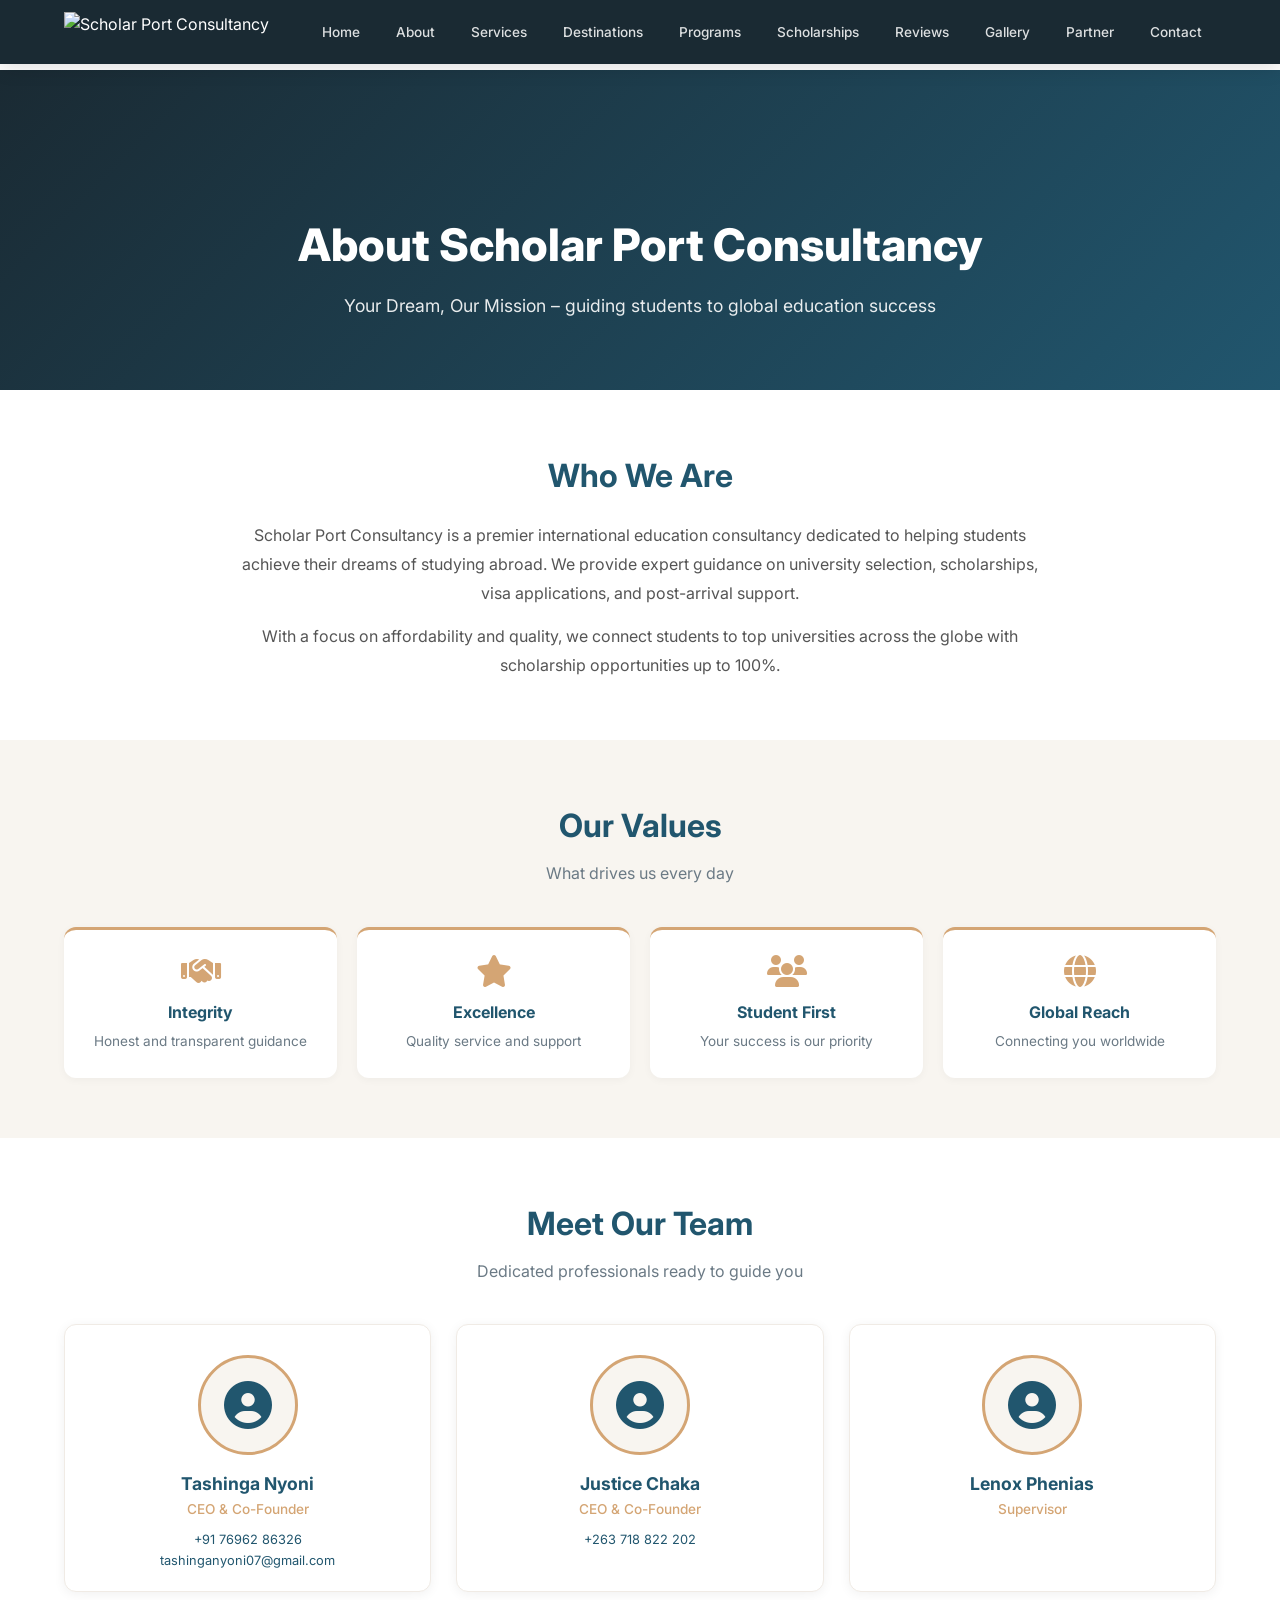
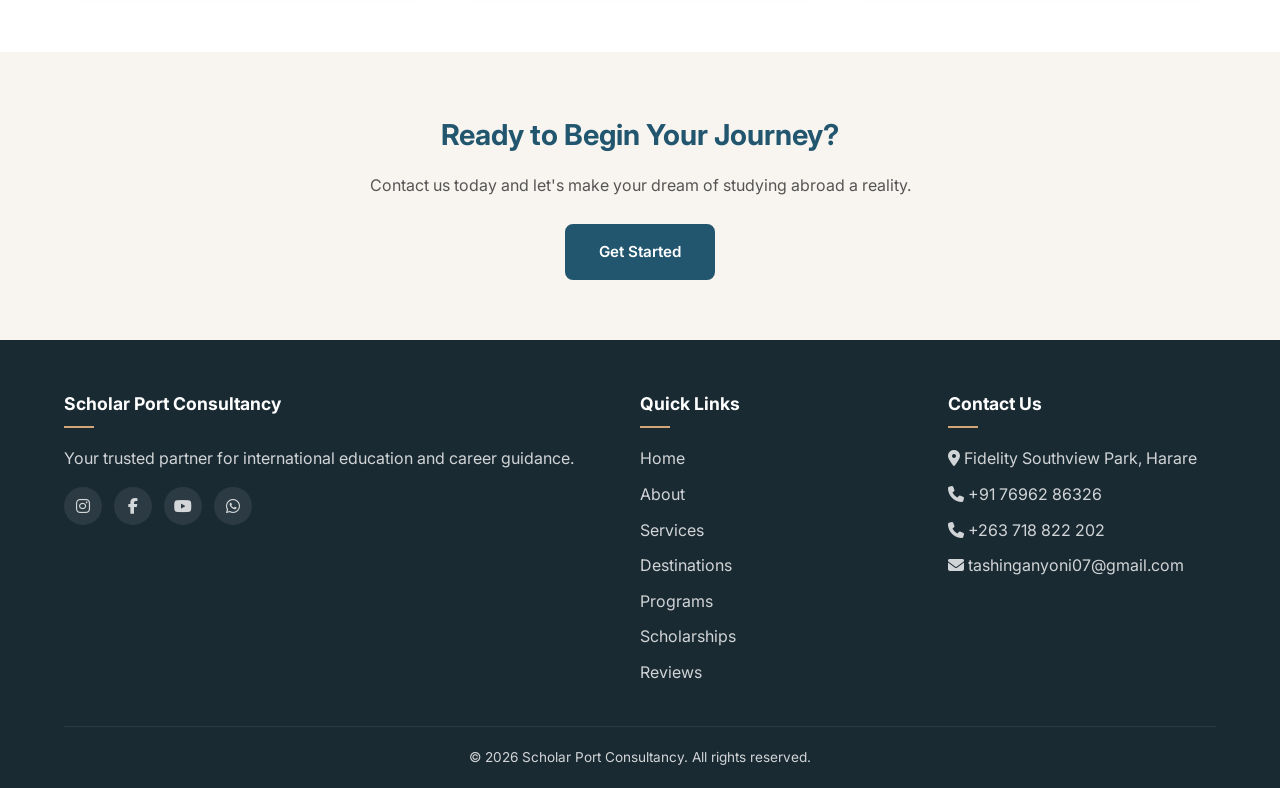
==== about.html @ d0ce5bba "Create about.html" ====
<!DOCTYPE html>
<html lang="en">
<head>
    <meta charset="UTF-8">
    <meta name="viewport" content="width=device-width, initial-scale=1.0">
    <title>About – Scholar Port Consultancy</title>
    <meta name="description" content="Scholar Port Consultancy helps students study abroad. Learn about our mission, vision, and team.">
    <link rel="canonical" href="https://scholarportconsultancy.github.io/about.html">
    <link rel="icon" type="image/x-icon" href="assets/images/favicon.ico">
    <link rel="stylesheet" href="https://cdnjs.cloudflare.com/ajax/libs/font-awesome/6.4.0/css/all.min.css">
    <link href="https://fonts.googleapis.com/css2?family=Inter:wght@300;400;500;600;700;800&display=swap" rel="stylesheet">
    <link rel="stylesheet" href="css/style.css">
    <style>
        .page-hero {
            background: linear-gradient(135deg, #1A2A33, #21566E);
            color: white;
            text-align: center;
            padding: 140px 0 70px;
            margin-top: 70px;
        }
        .page-hero h1 { font-size: 2.8rem; font-weight: 800; }
        .page-hero p { font-size: 1.1rem; opacity: 0.9; max-width: 600px; margin: 10px auto 0; }
        .team-grid {
            display: grid;
            grid-template-columns: repeat(auto-fit, minmax(240px, 1fr));
            gap: 25px;
            margin-top: 30px;
        }
        .team-card {
            background: white;
            border-radius: 12px;
            padding: 30px 20px 20px;
            text-align: center;
            box-shadow: 0 2px 12px rgba(0,0,0,0.06);
            border: 1px solid #f0ebe5;
            transition: var(--transition);
        }
        .team-card:hover { transform: translateY(-4px); box-shadow: 0 8px 25px rgba(33,86,110,0.1); }
        .team-card .avatar {
            width: 100px;
            height: 100px;
            border-radius: 50%;
            background: var(--light);
            margin: 0 auto 15px;
            display: flex;
            align-items: center;
            justify-content: center;
            font-size: 3rem;
            color: var(--primary);
            border: 3px solid var(--secondary);
        }
        .team-card h4 { color: var(--primary); font-size: 1.1rem; }
        .team-card .role { color: var(--secondary); font-weight: 500; font-size: 0.85rem; }
        .team-card .contact-info { margin-top: 10px; font-size: 0.8rem; color: var(--gray); }
        .team-card .contact-info a { color: var(--primary); }
        .values-grid {
            display: grid;
            grid-template-columns: repeat(4, 1fr);
            gap: 20px;
            margin-top: 30px;
        }
        .value-card {
            background: white;
            padding: 25px;
            border-radius: 12px;
            text-align: center;
            border-top: 3px solid var(--secondary);
            box-shadow: 0 2px 8px rgba(0,0,0,0.04);
        }
        .value-card i { font-size: 2rem; color: var(--secondary); }
        .value-card h4 { margin: 10px 0 5px; color: var(--primary); }
        .value-card p { font-size: 0.85rem; color: var(--gray); }
        @media (max-width: 768px) {
            .page-hero h1 { font-size: 2rem; }
            .values-grid { grid-template-columns: repeat(2, 1fr); }
        }
        @media (max-width: 480px) {
            .values-grid { grid-template-columns: 1fr; }
        }
    </style>
</head>
<body>
    <div id="header-placeholder"></div>

    <section class="page-hero">
        <div class="container">
            <h1>About Scholar Port Consultancy</h1>
            <p>Your Dream, Our Mission – guiding students to global education success</p>
        </div>
    </section>

    <section style="padding: 60px 0; background: white;">
        <div class="container">
            <div style="max-width: 800px; margin: 0 auto;">
                <h2 style="color:var(--primary); font-size:2rem; text-align:center; margin-bottom:20px;">Who We Are</h2>
                <p style="color:#555; line-height:1.8; text-align:center;">Scholar Port Consultancy is a premier international education consultancy dedicated to helping students achieve their dreams of studying abroad. We provide expert guidance on university selection, scholarships, visa applications, and post-arrival support.</p>
                <p style="color:#555; line-height:1.8; text-align:center; margin-top:15px;">With a focus on affordability and quality, we connect students to top universities across the globe with scholarship opportunities up to 100%.</p>
            </div>
        </div>
    </section>

    <section style="padding: 60px 0; background: var(--light);">
        <div class="container">
            <div class="section-title"><h2>Our Values</h2><p>What drives us every day</p></div>
            <div class="values-grid">
                <div class="value-card"><i class="fas fa-handshake"></i><h4>Integrity</h4><p>Honest and transparent guidance</p></div>
                <div class="value-card"><i class="fas fa-star"></i><h4>Excellence</h4><p>Quality service and support</p></div>
                <div class="value-card"><i class="fas fa-users"></i><h4>Student First</h4><p>Your success is our priority</p></div>
                <div class="value-card"><i class="fas fa-globe"></i><h4>Global Reach</h4><p>Connecting you worldwide</p></div>
            </div>
        </div>
    </section>

    <section style="padding: 60px 0; background: white;">
        <div class="container">
            <div class="section-title"><h2>Meet Our Team</h2><p>Dedicated professionals ready to guide you</p></div>
            <div class="team-grid">
                <div class="team-card">
                    <div class="avatar"><i class="fas fa-user-circle"></i></div>
                    <h4>Tashinga Nyoni</h4>
                    <div class="role">CEO & Co-Founder</div>
                    <div class="contact-info">
                        <a href="tel:+917696286326">+91 76962 86326</a><br>
                        <a href="mailto:tashinganyoni07@gmail.com">tashinganyoni07@gmail.com</a>
                    </div>
                </div>
                <div class="team-card">
                    <div class="avatar"><i class="fas fa-user-circle"></i></div>
                    <h4>Justice Chaka</h4>
                    <div class="role">CEO & Co-Founder</div>
                    <div class="contact-info">
                        <a href="tel:+263718822202">+263 718 822 202</a>
                    </div>
                </div>
                <div class="team-card">
                    <div class="avatar"><i class="fas fa-user-circle"></i></div>
                    <h4>Lenox Phenias</h4>
                    <div class="role">Supervisor</div>
                </div>
            </div>
        </div>
    </section>

    <section style="padding: 60px 0; background: var(--light);">
        <div class="container">
            <div style="max-width: 700px; margin: 0 auto; text-align:center;">
                <h2 style="color:var(--primary); font-size:1.8rem;">Ready to Begin Your Journey?</h2>
                <p style="color:#555; margin:15px 0 25px;">Contact us today and let's make your dream of studying abroad a reality.</p>
                <a href="#" class="btn btn-primary consultation-btn">Get Started</a>
            </div>
        </div>
    </section>

    <div id="footer-placeholder"></div>
    <div id="modals-placeholder"></div>

    <script src="js/header-footer.js"></script>
    <script src="js/modals.js"></script>
</body>
</html>
---- css/style.css ----
/* ============================
   SCHOLAR PORT CONSULTANCY
   CSS Variables & Reset
   ============================ */

:root {
    --primary: #21566E;
    --secondary: #D4A574;
    --accent: #E8A87C;
    --dark: #1A2A33;
    --light: #F8F5F0;
    --gray: #6B7A85;
    --white: #FFFFFF;
    --shadow: 0 4px 20px rgba(26, 42, 51, 0.08);
    --transition: all 0.3s cubic-bezier(0.4, 0, 0.2, 1);
}

* {
    margin: 0;
    padding: 0;
    box-sizing: border-box;
}

html {
    scroll-behavior: smooth;
}

body {
    font-family: 'Inter', sans-serif;
    color: var(--dark);
    line-height: 1.6;
    background: var(--white);
    overflow-x: hidden;
    -webkit-font-smoothing: antialiased;
}

a {
    text-decoration: none;
    color: inherit;
}

.container {
    width: 90%;
    max-width: 1200px;
    margin: 0 auto;
}

/* ============================
   BUTTONS
   ============================ */

.btn {
    display: inline-block;
    padding: 14px 32px;
    border-radius: 8px;
    font-weight: 600;
    font-size: 0.95rem;
    text-align: center;
    cursor: pointer;
    transition: var(--transition);
    border: 2px solid transparent;
}

.btn-primary {
    background: var(--primary);
    color: white;
    border-color: var(--primary);
}
.btn-primary:hover {
    background: transparent;
    color: var(--primary);
}

.btn-secondary {
    background: var(--secondary);
    color: var(--dark);
    border-color: var(--secondary);
}
.btn-secondary:hover {
    background: transparent;
    color: var(--secondary);
}

.btn-outline {
    background: transparent;
    color: var(--primary);
    border-color: var(--primary);
}
.btn-outline:hover {
    background: var(--primary);
    color: white;
}

.btn-whatsapp {
    background: #25D366;
    color: white;
    border-color: #25D366;
}
.btn-whatsapp:hover {
    background: transparent;
    color: #25D366;
}

/* ============================
   HEADER
   ============================ */

header {
    background: var(--dark);
    color: white;
    position: fixed;
    width: 100%;
    top: 0;
    z-index: 1000;
    box-shadow: 0 2px 20px rgba(0,0,0,0.15);
}

.header-container {
    display: flex;
    justify-content: space-between;
    align-items: center;
    padding: 12px 0;
}

.logo {
    display: flex;
    align-items: center;
    gap: 10px;
}

.logo img {
    height: 40px;
    width: auto;
    display: block;
}

.logo-text {
    font-size: 1.1rem;
    font-weight: 700;
    color: white;
    letter-spacing: -0.3px;
}
.logo-text span {
    color: var(--secondary);
}

nav ul {
    display: flex;
    list-style: none;
    gap: 8px;
    align-items: center;
}

nav ul li a {
    font-weight: 500;
    font-size: 0.85rem;
    padding: 8px 14px;
    border-radius: 6px;
    transition: var(--transition);
    color: rgba(255,255,255,0.85);
}
nav ul li a:hover {
    color: white;
    background: rgba(255,255,255,0.08);
}

.mobile-menu {
    display: none;
    font-size: 1.5rem;
    cursor: pointer;
    color: white;
}

/* ============================
   SECTION TITLES
   ============================ */

.section-title {
    text-align: center;
    margin-bottom: 40px;
}
.section-title h2 {
    font-size: 2rem;
    font-weight: 700;
    color: var(--primary);
    margin-bottom: 10px;
}
.section-title p {
    color: var(--gray);
    font-size: 1rem;
    max-width: 600px;
    margin: 0 auto;
}

/* ============================
   FOOTER
   ============================ */

footer {
    background: var(--dark);
    color: rgba(255,255,255,0.8);
    padding: 50px 0 20px;
}

.footer-content {
    display: grid;
    grid-template-columns: 2fr 1fr 1fr;
    gap: 40px;
    margin-bottom: 30px;
}

.footer-column h3 {
    color: white;
    font-size: 1.1rem;
    margin-bottom: 18px;
    position: relative;
    padding-bottom: 10px;
}
.footer-column h3::after {
    content: '';
    position: absolute;
    bottom: 0;
    left: 0;
    width: 30px;
    height: 2px;
    background: var(--secondary);
}

.footer-links {
    list-style: none;
}
.footer-links li {
    margin-bottom: 10px;
}
.footer-links a {
    transition: var(--transition);
}
.footer-links a:hover {
    color: var(--secondary);
}

.social-icons {
    display: flex;
    gap: 12px;
    margin-top: 15px;
}
.social-icons a {
    display: flex;
    align-items: center;
    justify-content: center;
    width: 38px;
    height: 38px;
    border-radius: 50%;
    background: rgba(255,255,255,0.08);
    transition: var(--transition);
}
.social-icons a:hover {
    background: var(--secondary);
    transform: translateY(-2px);
}

.footer-bottom {
    text-align: center;
    padding-top: 20px;
    border-top: 1px solid rgba(255,255,255,0.08);
    font-size: 0.85rem;
}

/* ============================
   MODALS
   ============================ */

.modal-overlay {
    position: fixed;
    top: 0;
    left: 0;
    width: 100%;
    height: 100%;
    background: rgba(0,0,0,0.6);
    display: flex;
    align-items: center;
    justify-content: center;
    z-index: 9999;
    opacity: 0;
    visibility: hidden;
    transition: var(--transition);
    padding: 20px;
    backdrop-filter: blur(4px);
}

.modal-overlay.active {
    opacity: 1;
    visibility: visible;
}

.consultation-modal {
    background: white;
    border-radius: 16px;
    width: 100%;
    max-width: 520px;
    max-height: 90vh;
    box-shadow: 0 25px 60px rgba(0,0,0,0.3);
    position: relative;
    animation: modalSlideIn 0.3s ease;
    overflow: hidden;
    display: flex;
    flex-direction: column;
}

@keyframes modalSlideIn {
    from { opacity: 0; transform: translateY(30px) scale(0.96); }
    to { opacity: 1; transform: translateY(0) scale(1); }
}

.modal-header {
    padding: 18px 25px 12px;
    border-bottom: 1px solid #f0ebe5;
    display: flex;
    justify-content: space-between;
    align-items: center;
    flex-shrink: 0;
}
.modal-title {
    font-size: 1.1rem;
    font-weight: 700;
    color: var(--primary);
}
.close-modal {
    background: none;
    border: none;
    font-size: 1.3rem;
    color: var(--gray);
    cursor: pointer;
    padding: 5px;
    border-radius: 50%;
    transition: var(--transition);
}
.close-modal:hover {
    color: var(--secondary);
    background: rgba(0,0,0,0.05);
}

.modal-body {
    padding: 20px 25px 25px;
    overflow-y: auto;
    flex-grow: 1;
}

.form-group {
    margin-bottom: 15px;
}
.form-label {
    display: block;
    margin-bottom: 5px;
    font-weight: 500;
    font-size: 0.85rem;
    color: var(--dark);
}
.form-control {
    width: 100%;
    padding: 12px 15px;
    border: 1.5px solid #e5e0d9;
    border-radius: 8px;
    font-size: 0.9rem;
    transition: var(--transition);
    background: white;
    font-family: inherit;
}
.form-control:focus {
    outline: none;
    border-color: var(--primary);
    box-shadow: 0 0 0 3px rgba(33,86,110,0.1);
}

.phone-input-group {
    display: flex;
    gap: 10px;
}
.country-code-container {
    flex: 0 0 110px;
    position: relative;
}
.country-code-dropdown {
    position: absolute;
    top: 100%;
    left: 0;
    width: 100%;
    background: white;
    border: 1px solid #e5e0d9;
    border-radius: 8px;
    max-height: 200px;
    overflow-y: auto;
    z-index: 10;
    display: none;
    box-shadow: 0 8px 25px rgba(0,0,0,0.1);
}
.country-code-dropdown.active { display: block; }
.country-code-option {
    padding: 8px 12px;
    cursor: pointer;
    font-size: 0.85rem;
}
.country-code-option:hover {
    background: #f8f5f0;
}

.phone-number { flex: 1; }

.select-wrapper {
    position: relative;
}
.select-wrapper select {
    appearance: none;
    padding-right: 35px;
}
.select-wrapper::after {
    content: '\f078';
    font-family: 'Font Awesome 6 Free';
    font-weight: 900;
    position: absolute;
    right: 14px;
    top: 50%;
    transform: translateY(-50%);
    color: var(--gray);
    font-size: 0.7rem;
    pointer-events: none;
}

.form-footer {
    margin-top: 20px;
    padding-top: 18px;
    border-top: 1px solid #f0ebe5;
}
.terms-checkbox {
    display: flex;
    align-items: flex-start;
    gap: 10px;
    margin-bottom: 18px;
}
.terms-checkbox input { margin-top: 3px; }
.terms-checkbox label {
    font-size: 0.8rem;
    color: var(--gray);
}
.terms-checkbox a {
    color: var(--primary);
    font-weight: 500;
}
.terms-checkbox a:hover {
    color: var(--secondary);
}

.submit-btn {
    width: 100%;
    padding: 14px;
    background: var(--primary);
    color: white;
    border: none;
    border-radius: 8px;
    font-weight: 600;
    font-size: 1rem;
    cursor: pointer;
    transition: var(--transition);
}
.submit-btn:hover {
    background: #1a4356;
    transform: translateY(-1px);
}

/* ============================
   RESPONSIVE
   ============================ */

@media (max-width: 992px) {
    .footer-content {
        grid-template-columns: 1fr 1fr;
    }
}

@media (max-width: 768px) {
    nav ul {
        display: none;
        position: absolute;
        top: 68px;
        left: 0;
        width: 100%;
        background: var(--dark);
        flex-direction: column;
        padding: 15px 0;
        box-shadow: 0 10px 30px rgba(0,0,0,0.2);
        gap: 0;
    }
    nav ul.active { display: flex; }
    nav ul li a {
        display: block;
        padding: 12px 25px;
        border-radius: 0;
        font-size: 0.95rem;
    }
    nav ul li a:hover {
        background: rgba(255,255,255,0.05);
    }
    .mobile-menu { display: block; }

    .footer-content {
        grid-template-columns: 1fr;
        gap: 30px;
    }

    .modal-body {
        padding: 15px 18px 20px;
    }
    .phone-input-group {
        flex-direction: column;
    }
    .country-code-container {
        flex: 1;
    }
}

@media (max-width: 480px) {
    .consultation-modal {
        max-width: 100%;
        margin: 10px;
    }
    .modal-header { padding: 14px 18px 10px; }
    .modal-body { padding: 12px 15px 18px; }
}
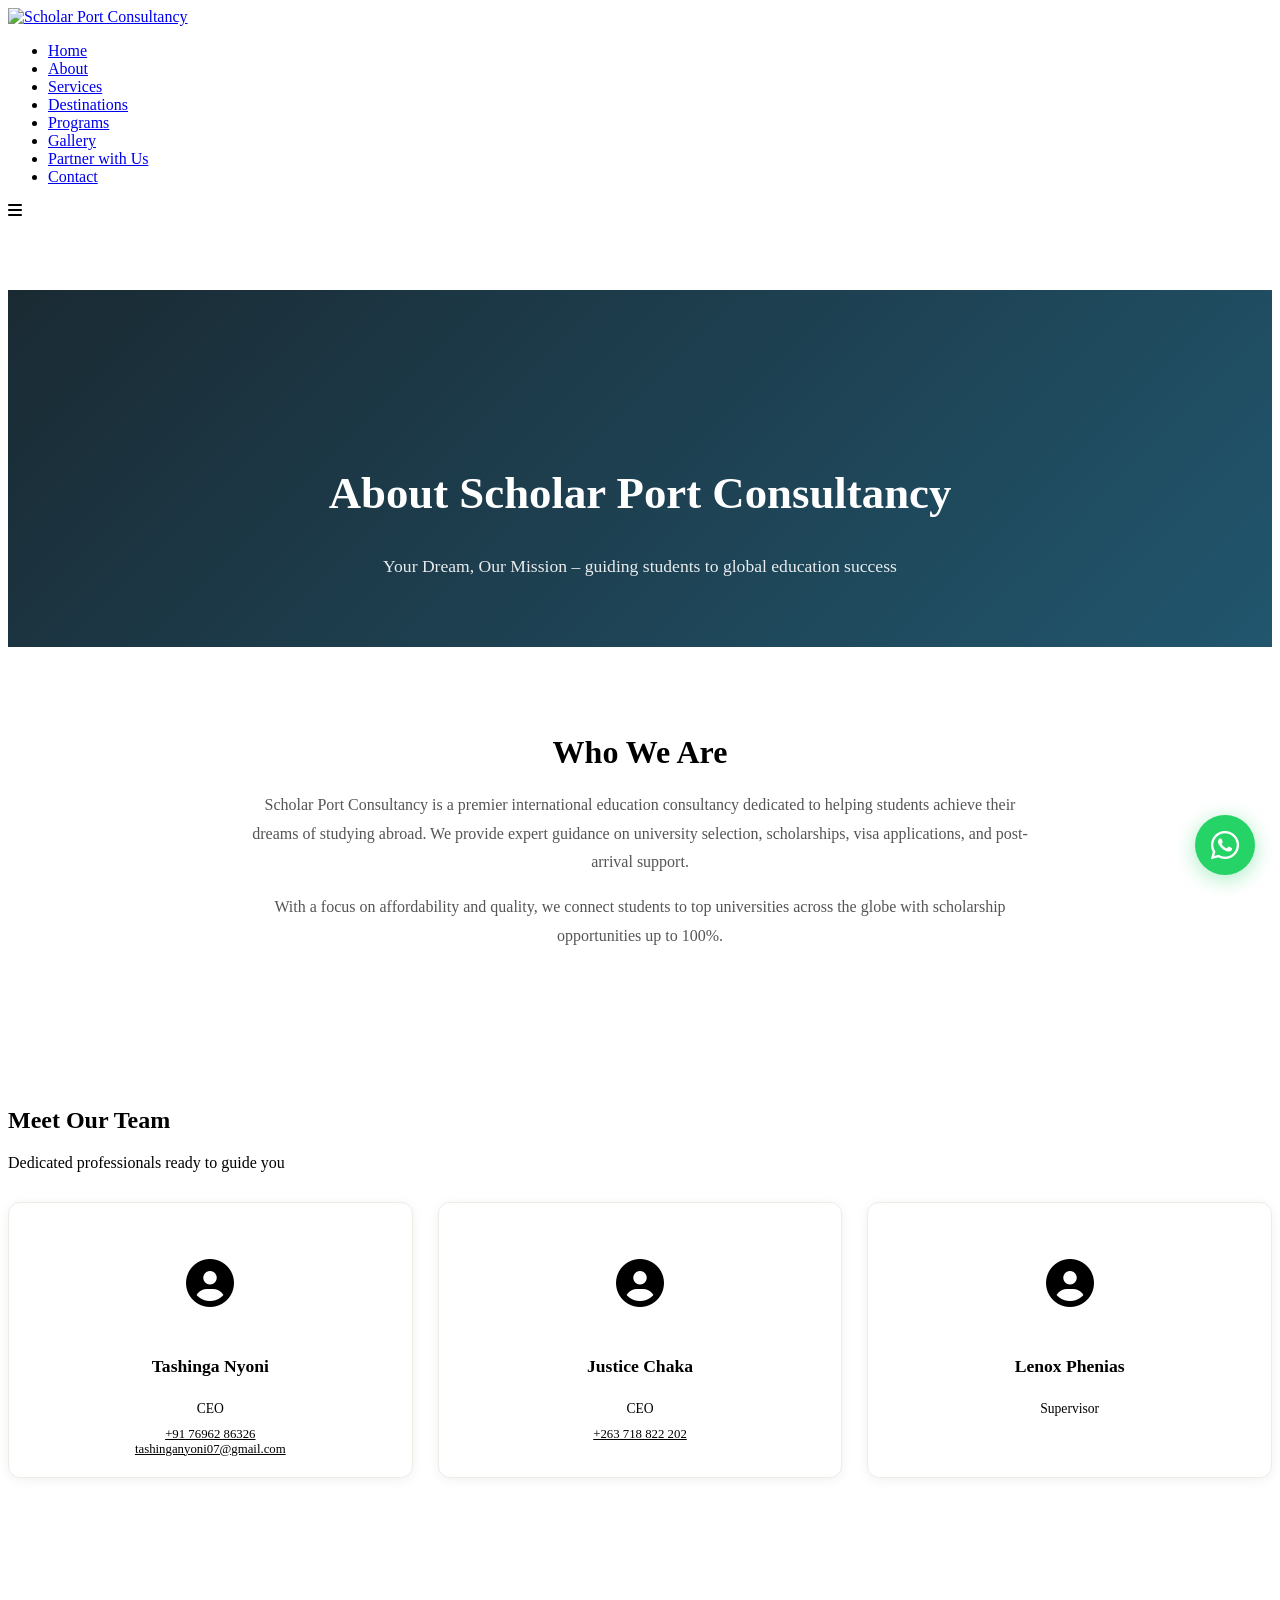
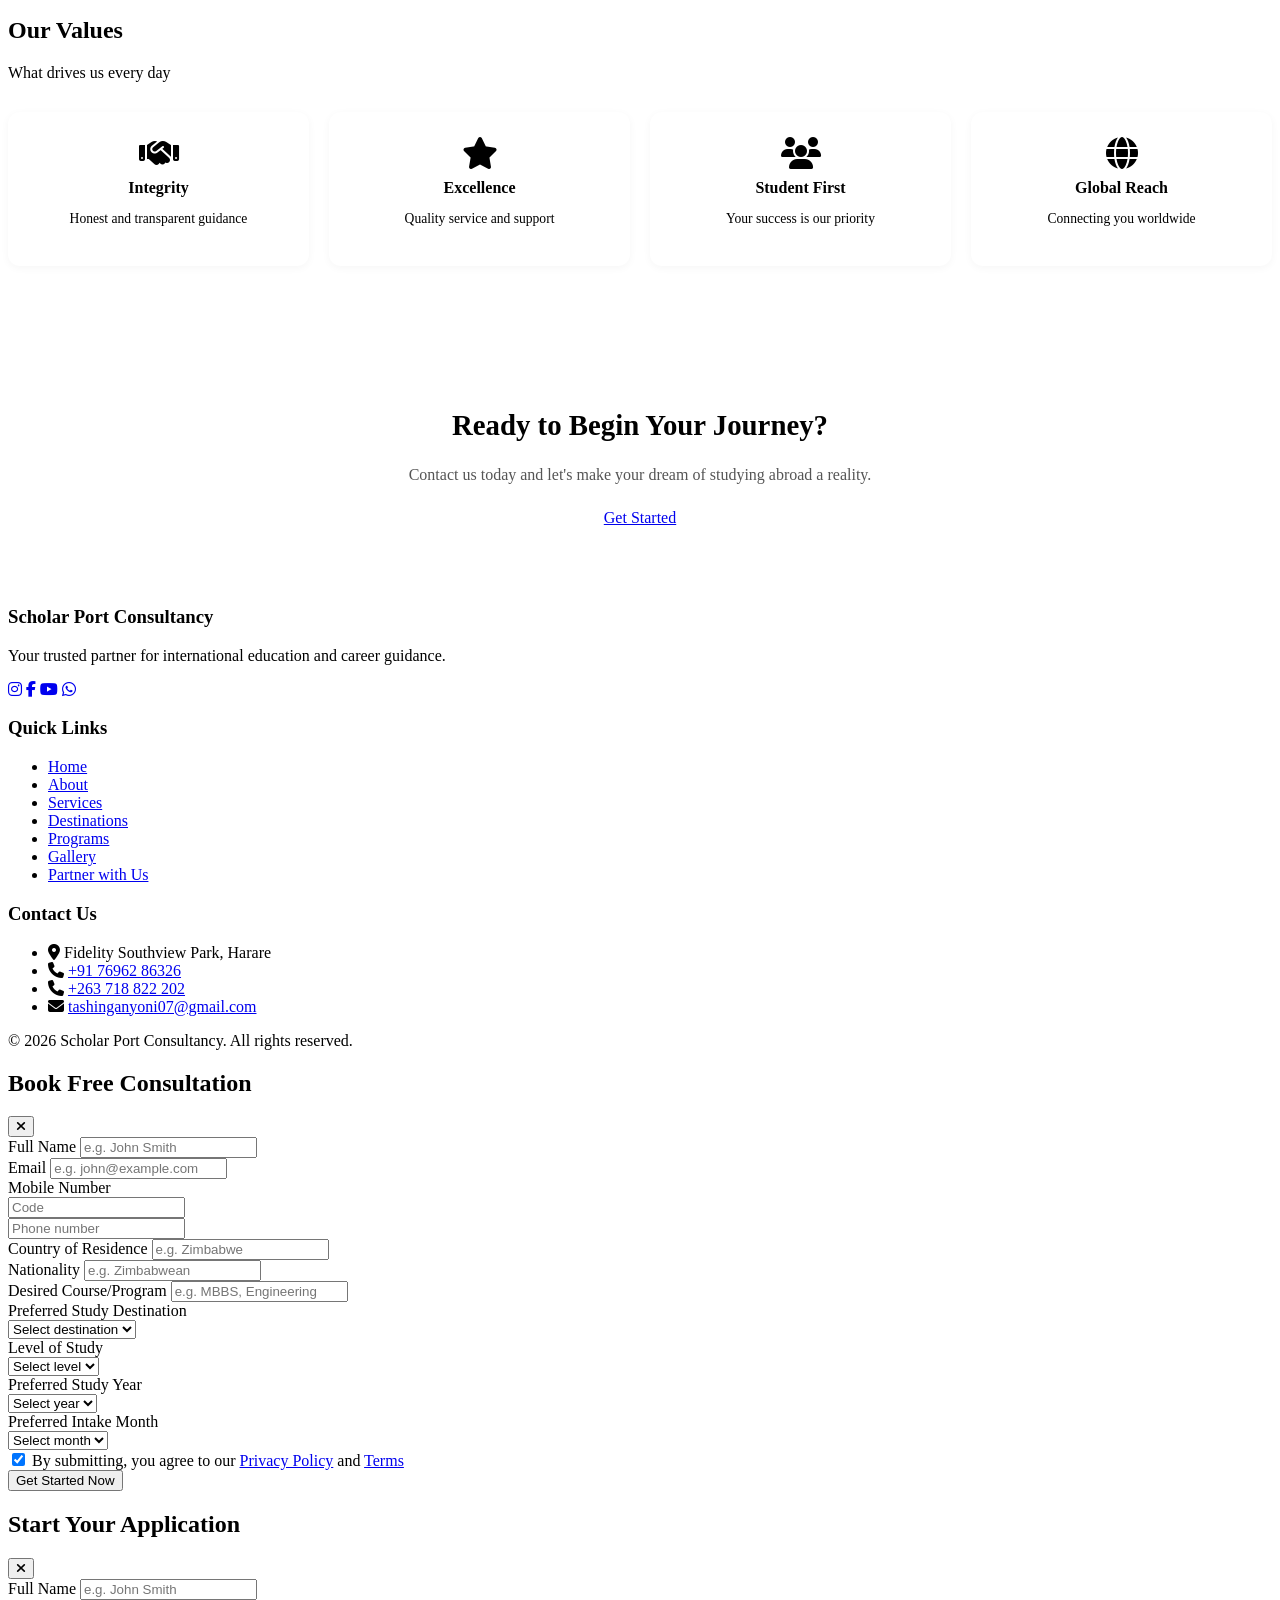
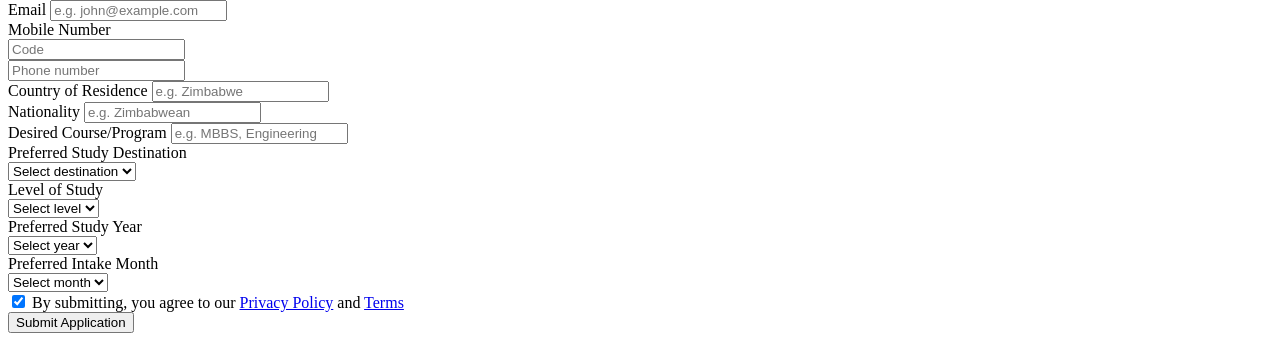
==== commit 24436b20: "Update about.html" ====
--- a/about.html
+++ b/about.html
@@ -99,26 +99,15 @@
         </div>
     </section>
 
+    <!-- Meet Our Team (moved before Values) -->
     <section style="padding: 60px 0; background: var(--light);">
-        <div class="container">
-            <div class="section-title"><h2>Our Values</h2><p>What drives us every day</p></div>
-            <div class="values-grid">
-                <div class="value-card"><i class="fas fa-handshake"></i><h4>Integrity</h4><p>Honest and transparent guidance</p></div>
-                <div class="value-card"><i class="fas fa-star"></i><h4>Excellence</h4><p>Quality service and support</p></div>
-                <div class="value-card"><i class="fas fa-users"></i><h4>Student First</h4><p>Your success is our priority</p></div>
-                <div class="value-card"><i class="fas fa-globe"></i><h4>Global Reach</h4><p>Connecting you worldwide</p></div>
-            </div>
-        </div>
-    </section>
-
-    <section style="padding: 60px 0; background: white;">
         <div class="container">
             <div class="section-title"><h2>Meet Our Team</h2><p>Dedicated professionals ready to guide you</p></div>
             <div class="team-grid">
                 <div class="team-card">
                     <div class="avatar"><i class="fas fa-user-circle"></i></div>
                     <h4>Tashinga Nyoni</h4>
-                    <div class="role">CEO & Co-Founder</div>
+                    <div class="role">CEO</div>
                     <div class="contact-info">
                         <a href="tel:+917696286326">+91 76962 86326</a><br>
                         <a href="mailto:tashinganyoni07@gmail.com">tashinganyoni07@gmail.com</a>
@@ -127,7 +116,7 @@
                 <div class="team-card">
                     <div class="avatar"><i class="fas fa-user-circle"></i></div>
                     <h4>Justice Chaka</h4>
-                    <div class="role">CEO & Co-Founder</div>
+                    <div class="role">CEO</div>
                     <div class="contact-info">
                         <a href="tel:+263718822202">+263 718 822 202</a>
                     </div>
@@ -141,15 +130,31 @@
         </div>
     </section>
 
-    <section style="padding: 60px 0; background: var(--light);">
+    <!-- Our Values (moved after Team) -->
+    <section style="padding: 60px 0; background: white;">
         <div class="container">
-            <div style="max-width: 700px; margin: 0 auto; text-align:center;">
-                <h2 style="color:var(--primary); font-size:1.8rem;">Ready to Begin Your Journey?</h2>
-                <p style="color:#555; margin:15px 0 25px;">Contact us today and let's make your dream of studying abroad a reality.</p>
-                <a href="#" class="btn btn-primary consultation-btn">Get Started</a>
+            <div class="section-title"><h2>Our Values</h2><p>What drives us every day</p></div>
+            <div class="values-grid">
+                <div class="value-card"><i class="fas fa-handshake"></i><h4>Integrity</h4><p>Honest and transparent guidance</p></div>
+                <div class="value-card"><i class="fas fa-star"></i><h4>Excellence</h4><p>Quality service and support</p></div>
+                <div class="value-card"><i class="fas fa-users"></i><h4>Student First</h4><p>Your success is our priority</p></div>
+                <div class="value-card"><i class="fas fa-globe"></i><h4>Global Reach</h4><p>Connecting you worldwide</p></div>
             </div>
         </div>
     </section>
+
+    <section style="padding: 60px 0; background: var(--light);">
+        <div class="container" style="text-align:center;">
+            <h2 style="color:var(--primary); font-size:1.8rem;">Ready to Begin Your Journey?</h2>
+            <p style="color:#555; margin:15px 0 25px;">Contact us today and let's make your dream of studying abroad a reality.</p>
+            <a href="#" class="btn btn-primary consultation-btn">Get Started</a>
+        </div>
+    </section>
+
+    <!-- Floating WhatsApp -->
+    <a href="https://wa.me/917696286326" target="_blank" class="whatsapp-float" aria-label="Chat on WhatsApp">
+        <i class="fab fa-whatsapp"></i>
+    </a>
 
     <div id="footer-placeholder"></div>
     <div id="modals-placeholder"></div>
--- a/css/style.css
+++ b/css/style.css
@@ -1,528 +1,35 @@
 /* ============================
-   SCHOLAR PORT CONSULTANCY
-   CSS Variables & Reset
+   FLOATING WHATSAPP BUTTON
    ============================ */
-
-:root {
-    --primary: #21566E;
-    --secondary: #D4A574;
-    --accent: #E8A87C;
-    --dark: #1A2A33;
-    --light: #F8F5F0;
-    --gray: #6B7A85;
-    --white: #FFFFFF;
-    --shadow: 0 4px 20px rgba(26, 42, 51, 0.08);
-    --transition: all 0.3s cubic-bezier(0.4, 0, 0.2, 1);
-}
-
-* {
-    margin: 0;
-    padding: 0;
-    box-sizing: border-box;
-}
-
-html {
-    scroll-behavior: smooth;
-}
-
-body {
-    font-family: 'Inter', sans-serif;
-    color: var(--dark);
-    line-height: 1.6;
-    background: var(--white);
-    overflow-x: hidden;
-    -webkit-font-smoothing: antialiased;
-}
-
-a {
-    text-decoration: none;
-    color: inherit;
-}
-
-.container {
-    width: 90%;
-    max-width: 1200px;
-    margin: 0 auto;
-}
-
-/* ============================
-   BUTTONS
-   ============================ */
-
-.btn {
-    display: inline-block;
-    padding: 14px 32px;
-    border-radius: 8px;
-    font-weight: 600;
-    font-size: 0.95rem;
-    text-align: center;
-    cursor: pointer;
-    transition: var(--transition);
-    border: 2px solid transparent;
-}
-
-.btn-primary {
-    background: var(--primary);
-    color: white;
-    border-color: var(--primary);
-}
-.btn-primary:hover {
-    background: transparent;
-    color: var(--primary);
-}
-
-.btn-secondary {
-    background: var(--secondary);
-    color: var(--dark);
-    border-color: var(--secondary);
-}
-.btn-secondary:hover {
-    background: transparent;
-    color: var(--secondary);
-}
-
-.btn-outline {
-    background: transparent;
-    color: var(--primary);
-    border-color: var(--primary);
-}
-.btn-outline:hover {
-    background: var(--primary);
-    color: white;
-}
-
-.btn-whatsapp {
+.whatsapp-float {
+    position: fixed;
+    bottom: 25px;
+    right: 25px;
+    width: 60px;
+    height: 60px;
     background: #25D366;
-    color: white;
-    border-color: #25D366;
-}
-.btn-whatsapp:hover {
-    background: transparent;
-    color: #25D366;
-}
-
-/* ============================
-   HEADER
-   ============================ */
-
-header {
-    background: var(--dark);
-    color: white;
-    position: fixed;
-    width: 100%;
-    top: 0;
-    z-index: 1000;
-    box-shadow: 0 2px 20px rgba(0,0,0,0.15);
-}
-
-.header-container {
-    display: flex;
-    justify-content: space-between;
-    align-items: center;
-    padding: 12px 0;
-}
-
-.logo {
-    display: flex;
-    align-items: center;
-    gap: 10px;
-}
-
-.logo img {
-    height: 40px;
-    width: auto;
-    display: block;
-}
-
-.logo-text {
-    font-size: 1.1rem;
-    font-weight: 700;
-    color: white;
-    letter-spacing: -0.3px;
-}
-.logo-text span {
-    color: var(--secondary);
-}
-
-nav ul {
-    display: flex;
-    list-style: none;
-    gap: 8px;
-    align-items: center;
-}
-
-nav ul li a {
-    font-weight: 500;
-    font-size: 0.85rem;
-    padding: 8px 14px;
-    border-radius: 6px;
-    transition: var(--transition);
-    color: rgba(255,255,255,0.85);
-}
-nav ul li a:hover {
-    color: white;
-    background: rgba(255,255,255,0.08);
-}
-
-.mobile-menu {
-    display: none;
-    font-size: 1.5rem;
-    cursor: pointer;
-    color: white;
-}
-
-/* ============================
-   SECTION TITLES
-   ============================ */
-
-.section-title {
-    text-align: center;
-    margin-bottom: 40px;
-}
-.section-title h2 {
-    font-size: 2rem;
-    font-weight: 700;
-    color: var(--primary);
-    margin-bottom: 10px;
-}
-.section-title p {
-    color: var(--gray);
-    font-size: 1rem;
-    max-width: 600px;
-    margin: 0 auto;
-}
-
-/* ============================
-   FOOTER
-   ============================ */
-
-footer {
-    background: var(--dark);
-    color: rgba(255,255,255,0.8);
-    padding: 50px 0 20px;
-}
-
-.footer-content {
-    display: grid;
-    grid-template-columns: 2fr 1fr 1fr;
-    gap: 40px;
-    margin-bottom: 30px;
-}
-
-.footer-column h3 {
-    color: white;
-    font-size: 1.1rem;
-    margin-bottom: 18px;
-    position: relative;
-    padding-bottom: 10px;
-}
-.footer-column h3::after {
-    content: '';
-    position: absolute;
-    bottom: 0;
-    left: 0;
-    width: 30px;
-    height: 2px;
-    background: var(--secondary);
-}
-
-.footer-links {
-    list-style: none;
-}
-.footer-links li {
-    margin-bottom: 10px;
-}
-.footer-links a {
-    transition: var(--transition);
-}
-.footer-links a:hover {
-    color: var(--secondary);
-}
-
-.social-icons {
-    display: flex;
-    gap: 12px;
-    margin-top: 15px;
-}
-.social-icons a {
+    border-radius: 50%;
     display: flex;
     align-items: center;
     justify-content: center;
-    width: 38px;
-    height: 38px;
-    border-radius: 50%;
-    background: rgba(255,255,255,0.08);
-    transition: var(--transition);
+    color: white;
+    font-size: 2rem;
+    box-shadow: 0 4px 20px rgba(37, 211, 102, 0.4);
+    z-index: 999;
+    transition: all 0.3s ease;
+    text-decoration: none;
 }
-.social-icons a:hover {
-    background: var(--secondary);
-    transform: translateY(-2px);
+.whatsapp-float:hover {
+    transform: scale(1.1);
+    box-shadow: 0 6px 30px rgba(37, 211, 102, 0.5);
+    color: white;
 }
-
-.footer-bottom {
-    text-align: center;
-    padding-top: 20px;
-    border-top: 1px solid rgba(255,255,255,0.08);
-    font-size: 0.85rem;
-}
-
-/* ============================
-   MODALS
-   ============================ */
-
-.modal-overlay {
-    position: fixed;
-    top: 0;
-    left: 0;
-    width: 100%;
-    height: 100%;
-    background: rgba(0,0,0,0.6);
-    display: flex;
-    align-items: center;
-    justify-content: center;
-    z-index: 9999;
-    opacity: 0;
-    visibility: hidden;
-    transition: var(--transition);
-    padding: 20px;
-    backdrop-filter: blur(4px);
-}
-
-.modal-overlay.active {
-    opacity: 1;
-    visibility: visible;
-}
-
-.consultation-modal {
-    background: white;
-    border-radius: 16px;
-    width: 100%;
-    max-width: 520px;
-    max-height: 90vh;
-    box-shadow: 0 25px 60px rgba(0,0,0,0.3);
-    position: relative;
-    animation: modalSlideIn 0.3s ease;
-    overflow: hidden;
-    display: flex;
-    flex-direction: column;
-}
-
-@keyframes modalSlideIn {
-    from { opacity: 0; transform: translateY(30px) scale(0.96); }
-    to { opacity: 1; transform: translateY(0) scale(1); }
-}
-
-.modal-header {
-    padding: 18px 25px 12px;
-    border-bottom: 1px solid #f0ebe5;
-    display: flex;
-    justify-content: space-between;
-    align-items: center;
-    flex-shrink: 0;
-}
-.modal-title {
-    font-size: 1.1rem;
-    font-weight: 700;
-    color: var(--primary);
-}
-.close-modal {
-    background: none;
-    border: none;
-    font-size: 1.3rem;
-    color: var(--gray);
-    cursor: pointer;
-    padding: 5px;
-    border-radius: 50%;
-    transition: var(--transition);
-}
-.close-modal:hover {
-    color: var(--secondary);
-    background: rgba(0,0,0,0.05);
-}
-
-.modal-body {
-    padding: 20px 25px 25px;
-    overflow-y: auto;
-    flex-grow: 1;
-}
-
-.form-group {
-    margin-bottom: 15px;
-}
-.form-label {
-    display: block;
-    margin-bottom: 5px;
-    font-weight: 500;
-    font-size: 0.85rem;
-    color: var(--dark);
-}
-.form-control {
-    width: 100%;
-    padding: 12px 15px;
-    border: 1.5px solid #e5e0d9;
-    border-radius: 8px;
-    font-size: 0.9rem;
-    transition: var(--transition);
-    background: white;
-    font-family: inherit;
-}
-.form-control:focus {
-    outline: none;
-    border-color: var(--primary);
-    box-shadow: 0 0 0 3px rgba(33,86,110,0.1);
-}
-
-.phone-input-group {
-    display: flex;
-    gap: 10px;
-}
-.country-code-container {
-    flex: 0 0 110px;
-    position: relative;
-}
-.country-code-dropdown {
-    position: absolute;
-    top: 100%;
-    left: 0;
-    width: 100%;
-    background: white;
-    border: 1px solid #e5e0d9;
-    border-radius: 8px;
-    max-height: 200px;
-    overflow-y: auto;
-    z-index: 10;
-    display: none;
-    box-shadow: 0 8px 25px rgba(0,0,0,0.1);
-}
-.country-code-dropdown.active { display: block; }
-.country-code-option {
-    padding: 8px 12px;
-    cursor: pointer;
-    font-size: 0.85rem;
-}
-.country-code-option:hover {
-    background: #f8f5f0;
-}
-
-.phone-number { flex: 1; }
-
-.select-wrapper {
-    position: relative;
-}
-.select-wrapper select {
-    appearance: none;
-    padding-right: 35px;
-}
-.select-wrapper::after {
-    content: '\f078';
-    font-family: 'Font Awesome 6 Free';
-    font-weight: 900;
-    position: absolute;
-    right: 14px;
-    top: 50%;
-    transform: translateY(-50%);
-    color: var(--gray);
-    font-size: 0.7rem;
-    pointer-events: none;
-}
-
-.form-footer {
-    margin-top: 20px;
-    padding-top: 18px;
-    border-top: 1px solid #f0ebe5;
-}
-.terms-checkbox {
-    display: flex;
-    align-items: flex-start;
-    gap: 10px;
-    margin-bottom: 18px;
-}
-.terms-checkbox input { margin-top: 3px; }
-.terms-checkbox label {
-    font-size: 0.8rem;
-    color: var(--gray);
-}
-.terms-checkbox a {
-    color: var(--primary);
-    font-weight: 500;
-}
-.terms-checkbox a:hover {
-    color: var(--secondary);
-}
-
-.submit-btn {
-    width: 100%;
-    padding: 14px;
-    background: var(--primary);
-    color: white;
-    border: none;
-    border-radius: 8px;
-    font-weight: 600;
-    font-size: 1rem;
-    cursor: pointer;
-    transition: var(--transition);
-}
-.submit-btn:hover {
-    background: #1a4356;
-    transform: translateY(-1px);
-}
-
-/* ============================
-   RESPONSIVE
-   ============================ */
-
-@media (max-width: 992px) {
-    .footer-content {
-        grid-template-columns: 1fr 1fr;
+@media (max-width: 480px) {
+    .whatsapp-float {
+        width: 50px;
+        height: 50px;
+        font-size: 1.6rem;
+        bottom: 15px;
+        right: 15px;
     }
 }
-
-@media (max-width: 768px) {
-    nav ul {
-        display: none;
-        position: absolute;
-        top: 68px;
-        left: 0;
-        width: 100%;
-        background: var(--dark);
-        flex-direction: column;
-        padding: 15px 0;
-        box-shadow: 0 10px 30px rgba(0,0,0,0.2);
-        gap: 0;
-    }
-    nav ul.active { display: flex; }
-    nav ul li a {
-        display: block;
-        padding: 12px 25px;
-        border-radius: 0;
-        font-size: 0.95rem;
-    }
-    nav ul li a:hover {
-        background: rgba(255,255,255,0.05);
-    }
-    .mobile-menu { display: block; }
-
-    .footer-content {
-        grid-template-columns: 1fr;
-        gap: 30px;
-    }
-
-    .modal-body {
-        padding: 15px 18px 20px;
-    }
-    .phone-input-group {
-        flex-direction: column;
-    }
-    .country-code-container {
-        flex: 1;
-    }
-}
-
-@media (max-width: 480px) {
-    .consultation-modal {
-        max-width: 100%;
-        margin: 10px;
-    }
-    .modal-header { padding: 14px 18px 10px; }
-    .modal-body { padding: 12px 15px 18px; }
-}
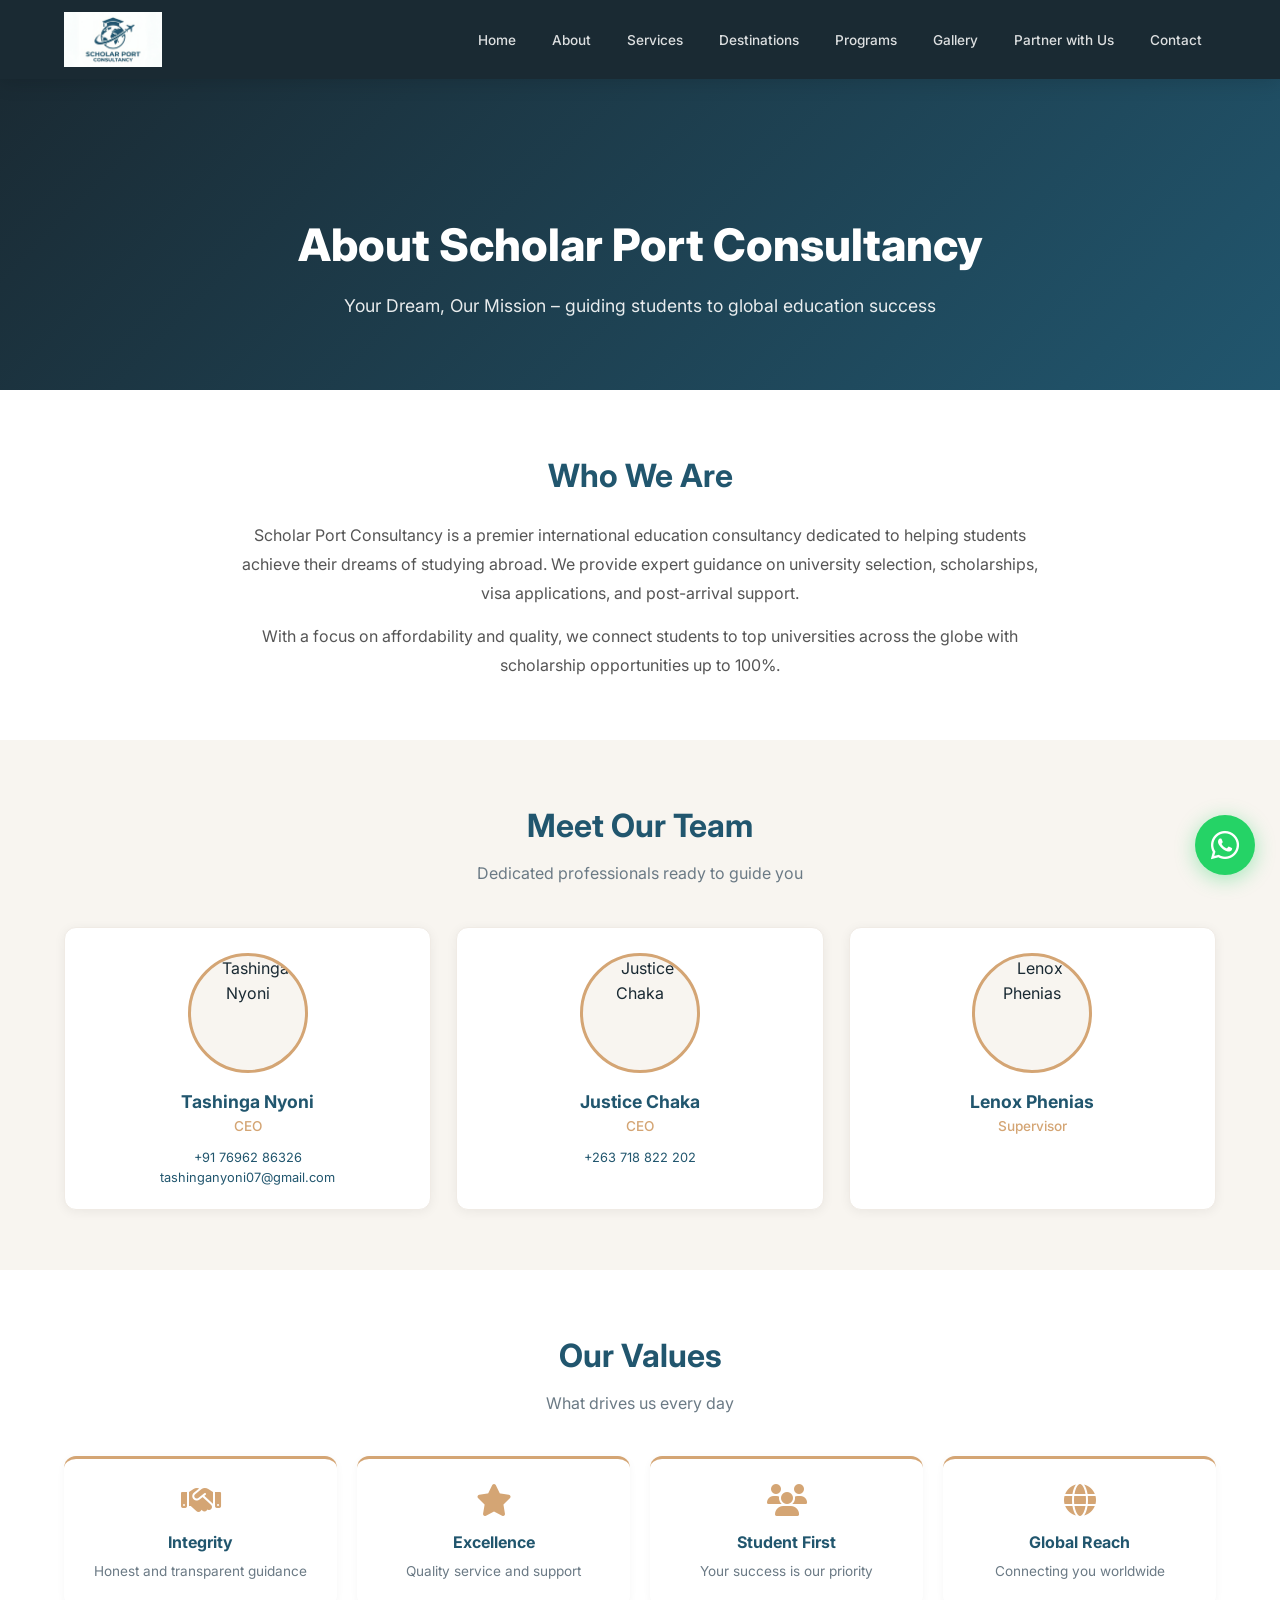
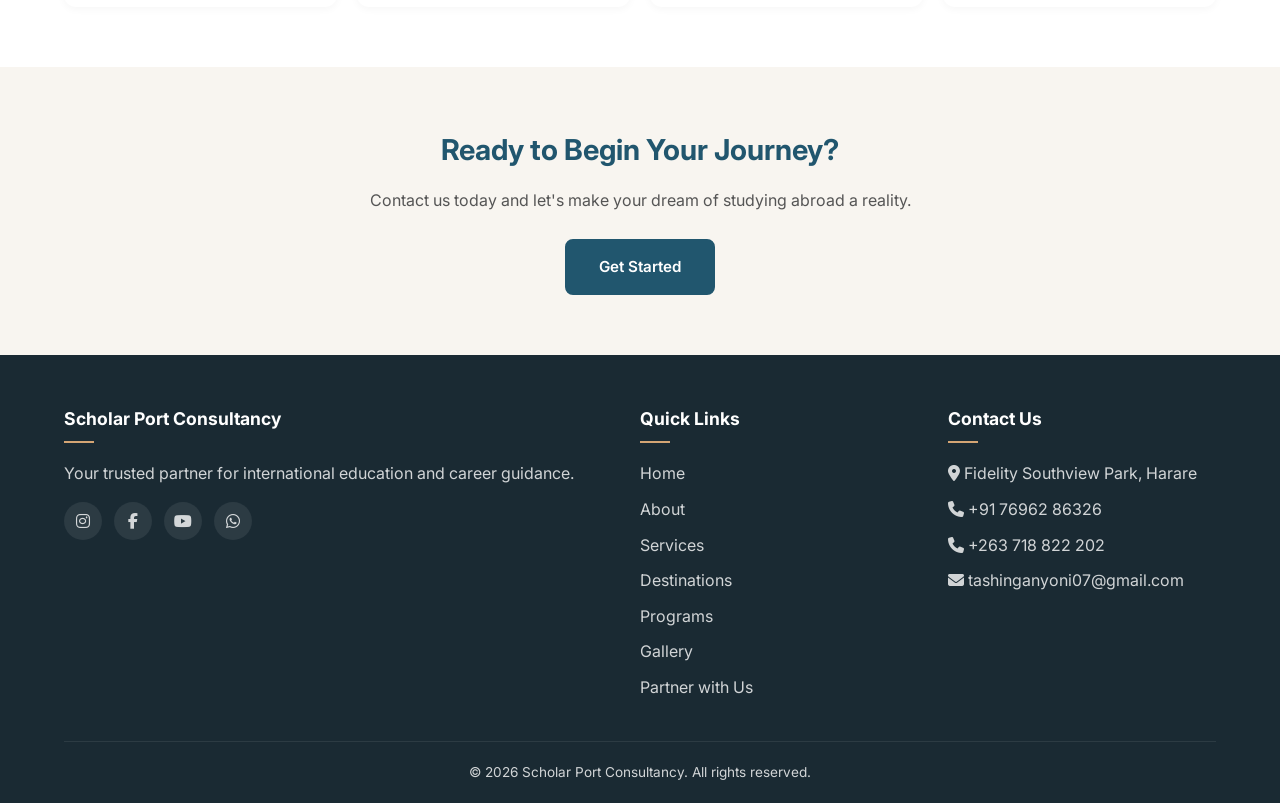
==== commit 03de090c: "Update about.html" ====
--- a/about.html
+++ b/about.html
@@ -29,7 +29,7 @@
         .team-card {
             background: white;
             border-radius: 12px;
-            padding: 30px 20px 20px;
+            padding: 25px 20px 20px;
             text-align: center;
             box-shadow: 0 2px 12px rgba(0,0,0,0.06);
             border: 1px solid #f0ebe5;
@@ -37,17 +37,19 @@
         }
         .team-card:hover { transform: translateY(-4px); box-shadow: 0 8px 25px rgba(33,86,110,0.1); }
         .team-card .avatar {
-            width: 100px;
-            height: 100px;
+            width: 120px;
+            height: 120px;
             border-radius: 50%;
+            overflow: hidden;
+            margin: 0 auto 15px;
+            border: 3px solid var(--secondary);
             background: var(--light);
-            margin: 0 auto 15px;
-            display: flex;
-            align-items: center;
-            justify-content: center;
-            font-size: 3rem;
-            color: var(--primary);
-            border: 3px solid var(--secondary);
+        }
+        .team-card .avatar img {
+            width: 100%;
+            height: 100%;
+            object-fit: cover;
+            display: block;
         }
         .team-card h4 { color: var(--primary); font-size: 1.1rem; }
         .team-card .role { color: var(--secondary); font-weight: 500; font-size: 0.85rem; }
@@ -99,13 +101,13 @@
         </div>
     </section>
 
-    <!-- Meet Our Team (moved before Values) -->
+    <!-- Meet Our Team -->
     <section style="padding: 60px 0; background: var(--light);">
         <div class="container">
             <div class="section-title"><h2>Meet Our Team</h2><p>Dedicated professionals ready to guide you</p></div>
             <div class="team-grid">
                 <div class="team-card">
-                    <div class="avatar"><i class="fas fa-user-circle"></i></div>
+                    <div class="avatar"><img src="assets/images/team/tashinga-nyoni.png" alt="Tashinga Nyoni"></div>
                     <h4>Tashinga Nyoni</h4>
                     <div class="role">CEO</div>
                     <div class="contact-info">
@@ -114,7 +116,7 @@
                     </div>
                 </div>
                 <div class="team-card">
-                    <div class="avatar"><i class="fas fa-user-circle"></i></div>
+                    <div class="avatar"><img src="assets/images/team/justice-chaka.png" alt="Justice Chaka"></div>
                     <h4>Justice Chaka</h4>
                     <div class="role">CEO</div>
                     <div class="contact-info">
@@ -122,7 +124,7 @@
                     </div>
                 </div>
                 <div class="team-card">
-                    <div class="avatar"><i class="fas fa-user-circle"></i></div>
+                    <div class="avatar"><img src="assets/images/team/lenox-phenias.png" alt="Lenox Phenias"></div>
                     <h4>Lenox Phenias</h4>
                     <div class="role">Supervisor</div>
                 </div>
@@ -130,7 +132,7 @@
         </div>
     </section>
 
-    <!-- Our Values (moved after Team) -->
+    <!-- Our Values -->
     <section style="padding: 60px 0; background: white;">
         <div class="container">
             <div class="section-title"><h2>Our Values</h2><p>What drives us every day</p></div>
--- a/css/style.css
+++ b/css/style.css
@@ -1,6 +1,264 @@
 /* ============================
-   FLOATING WHATSAPP BUTTON
+   SCHOLAR PORT CONSULTANCY
+   Complete CSS
    ============================ */
+
+/* ─── Variables & Reset ─── */
+:root {
+    --primary: #21566E;
+    --secondary: #D4A574;
+    --accent: #E8A87C;
+    --dark: #1A2A33;
+    --light: #F8F5F0;
+    --gray: #6B7A85;
+    --white: #FFFFFF;
+    --shadow: 0 4px 20px rgba(26, 42, 51, 0.08);
+    --transition: all 0.3s cubic-bezier(0.4, 0, 0.2, 1);
+}
+
+* {
+    margin: 0;
+    padding: 0;
+    box-sizing: border-box;
+}
+
+html {
+    scroll-behavior: smooth;
+}
+
+body {
+    font-family: 'Inter', 'Segoe UI', Roboto, sans-serif;
+    color: var(--dark);
+    line-height: 1.6;
+    background: var(--white);
+    overflow-x: hidden;
+    -webkit-font-smoothing: antialiased;
+}
+
+a {
+    text-decoration: none;
+    color: inherit;
+}
+
+.container {
+    width: 90%;
+    max-width: 1200px;
+    margin: 0 auto;
+}
+
+/* ─── Buttons ─── */
+.btn {
+    display: inline-block;
+    padding: 14px 32px;
+    border-radius: 8px;
+    font-weight: 600;
+    font-size: 0.95rem;
+    text-align: center;
+    cursor: pointer;
+    transition: var(--transition);
+    border: 2px solid transparent;
+    font-family: inherit;
+}
+
+.btn-primary {
+    background: var(--primary);
+    color: white;
+    border-color: var(--primary);
+}
+.btn-primary:hover {
+    background: transparent;
+    color: var(--primary);
+}
+
+.btn-secondary {
+    background: var(--secondary);
+    color: var(--dark);
+    border-color: var(--secondary);
+}
+.btn-secondary:hover {
+    background: transparent;
+    color: var(--secondary);
+}
+
+.btn-outline {
+    background: transparent;
+    color: var(--primary);
+    border-color: var(--primary);
+}
+.btn-outline:hover {
+    background: var(--primary);
+    color: white;
+}
+
+.btn-whatsapp {
+    background: #25D366;
+    color: white;
+    border-color: #25D366;
+}
+.btn-whatsapp:hover {
+    background: transparent;
+    color: #25D366;
+}
+
+/* ─── Section Titles ─── */
+.section-title {
+    text-align: center;
+    margin-bottom: 40px;
+}
+.section-title h2 {
+    font-size: 2rem;
+    font-weight: 700;
+    color: var(--primary);
+    margin-bottom: 10px;
+}
+.section-title p {
+    color: var(--gray);
+    font-size: 1rem;
+    max-width: 600px;
+    margin: 0 auto;
+}
+
+/* ─── Header ─── */
+header {
+    background: var(--dark);
+    color: white;
+    position: fixed;
+    width: 100%;
+    top: 0;
+    z-index: 1000;
+    box-shadow: 0 2px 20px rgba(0,0,0,0.15);
+}
+
+.header-container {
+    display: flex;
+    justify-content: space-between;
+    align-items: center;
+    padding: 12px 0;
+}
+
+.logo {
+    display: flex;
+    align-items: center;
+    gap: 10px;
+    max-width: 280px;
+}
+
+.logo img {
+    width: 100%;
+    height: auto;
+    max-height: 55px;
+    object-fit: contain;
+    display: block;
+}
+
+@media (max-width: 768px) {
+    .logo {
+        max-width: 200px;
+    }
+    .logo img {
+        max-height: 40px;
+    }
+}
+
+nav ul {
+    display: flex;
+    list-style: none;
+    gap: 8px;
+    align-items: center;
+}
+
+nav ul li a {
+    font-weight: 500;
+    font-size: 0.85rem;
+    padding: 8px 14px;
+    border-radius: 6px;
+    transition: var(--transition);
+    color: rgba(255,255,255,0.85);
+}
+nav ul li a:hover {
+    color: white;
+    background: rgba(255,255,255,0.08);
+}
+
+.mobile-menu {
+    display: none;
+    font-size: 1.5rem;
+    cursor: pointer;
+    color: white;
+}
+
+/* ─── Footer ─── */
+footer {
+    background: var(--dark);
+    color: rgba(255,255,255,0.8);
+    padding: 50px 0 20px;
+}
+
+.footer-content {
+    display: grid;
+    grid-template-columns: 2fr 1fr 1fr;
+    gap: 40px;
+    margin-bottom: 30px;
+}
+
+.footer-column h3 {
+    color: white;
+    font-size: 1.1rem;
+    margin-bottom: 18px;
+    position: relative;
+    padding-bottom: 10px;
+}
+.footer-column h3::after {
+    content: '';
+    position: absolute;
+    bottom: 0;
+    left: 0;
+    width: 30px;
+    height: 2px;
+    background: var(--secondary);
+}
+
+.footer-links {
+    list-style: none;
+}
+.footer-links li {
+    margin-bottom: 10px;
+}
+.footer-links a {
+    transition: var(--transition);
+}
+.footer-links a:hover {
+    color: var(--secondary);
+}
+
+.social-icons {
+    display: flex;
+    gap: 12px;
+    margin-top: 15px;
+}
+.social-icons a {
+    display: flex;
+    align-items: center;
+    justify-content: center;
+    width: 38px;
+    height: 38px;
+    border-radius: 50%;
+    background: rgba(255,255,255,0.08);
+    transition: var(--transition);
+}
+.social-icons a:hover {
+    background: var(--secondary);
+    transform: translateY(-2px);
+}
+
+.footer-bottom {
+    text-align: center;
+    padding-top: 20px;
+    border-top: 1px solid rgba(255,255,255,0.08);
+    font-size: 0.85rem;
+}
+
+/* ─── Floating WhatsApp ─── */
 .whatsapp-float {
     position: fixed;
     bottom: 25px;
@@ -33,3 +291,258 @@
         right: 15px;
     }
 }
+
+/* ─── Modals ─── */
+.modal-overlay {
+    position: fixed;
+    top: 0;
+    left: 0;
+    width: 100%;
+    height: 100%;
+    background: rgba(0,0,0,0.6);
+    display: flex;
+    align-items: center;
+    justify-content: center;
+    z-index: 9999;
+    opacity: 0;
+    visibility: hidden;
+    transition: var(--transition);
+    padding: 20px;
+    backdrop-filter: blur(4px);
+}
+
+.modal-overlay.active {
+    opacity: 1;
+    visibility: visible;
+}
+
+.consultation-modal {
+    background: white;
+    border-radius: 16px;
+    width: 100%;
+    max-width: 520px;
+    max-height: 90vh;
+    box-shadow: 0 25px 60px rgba(0,0,0,0.3);
+    position: relative;
+    animation: modalSlideIn 0.3s ease;
+    overflow: hidden;
+    display: flex;
+    flex-direction: column;
+}
+
+@keyframes modalSlideIn {
+    from { opacity: 0; transform: translateY(30px) scale(0.96); }
+    to { opacity: 1; transform: translateY(0) scale(1); }
+}
+
+.modal-header {
+    padding: 18px 25px 12px;
+    border-bottom: 1px solid #f0ebe5;
+    display: flex;
+    justify-content: space-between;
+    align-items: center;
+    flex-shrink: 0;
+}
+.modal-title {
+    font-size: 1.1rem;
+    font-weight: 700;
+    color: var(--primary);
+}
+.close-modal {
+    background: none;
+    border: none;
+    font-size: 1.3rem;
+    color: var(--gray);
+    cursor: pointer;
+    padding: 5px;
+    border-radius: 50%;
+    transition: var(--transition);
+}
+.close-modal:hover {
+    color: var(--secondary);
+    background: rgba(0,0,0,0.05);
+}
+
+.modal-body {
+    padding: 20px 25px 25px;
+    overflow-y: auto;
+    flex-grow: 1;
+}
+
+.form-group {
+    margin-bottom: 15px;
+}
+.form-label {
+    display: block;
+    margin-bottom: 5px;
+    font-weight: 500;
+    font-size: 0.85rem;
+    color: var(--dark);
+}
+.form-control {
+    width: 100%;
+    padding: 12px 15px;
+    border: 1.5px solid #e5e0d9;
+    border-radius: 8px;
+    font-size: 0.9rem;
+    transition: var(--transition);
+    background: white;
+    font-family: inherit;
+}
+.form-control:focus {
+    outline: none;
+    border-color: var(--primary);
+    box-shadow: 0 0 0 3px rgba(33,86,110,0.1);
+}
+
+.phone-input-group {
+    display: flex;
+    gap: 10px;
+}
+.country-code-container {
+    flex: 0 0 110px;
+    position: relative;
+}
+.country-code-dropdown {
+    position: absolute;
+    top: 100%;
+    left: 0;
+    width: 100%;
+    background: white;
+    border: 1px solid #e5e0d9;
+    border-radius: 8px;
+    max-height: 200px;
+    overflow-y: auto;
+    z-index: 10;
+    display: none;
+    box-shadow: 0 8px 25px rgba(0,0,0,0.1);
+}
+.country-code-dropdown.active { display: block; }
+.country-code-option {
+    padding: 8px 12px;
+    cursor: pointer;
+    font-size: 0.85rem;
+}
+.country-code-option:hover {
+    background: #f8f5f0;
+}
+
+.phone-number { flex: 1; }
+
+.select-wrapper {
+    position: relative;
+}
+.select-wrapper select {
+    appearance: none;
+    padding-right: 35px;
+}
+.select-wrapper::after {
+    content: '\f078';
+    font-family: 'Font Awesome 6 Free';
+    font-weight: 900;
+    position: absolute;
+    right: 14px;
+    top: 50%;
+    transform: translateY(-50%);
+    color: var(--gray);
+    font-size: 0.7rem;
+    pointer-events: none;
+}
+
+.form-footer {
+    margin-top: 20px;
+    padding-top: 18px;
+    border-top: 1px solid #f0ebe5;
+}
+.terms-checkbox {
+    display: flex;
+    align-items: flex-start;
+    gap: 10px;
+    margin-bottom: 18px;
+}
+.terms-checkbox input { margin-top: 3px; }
+.terms-checkbox label {
+    font-size: 0.8rem;
+    color: var(--gray);
+}
+.terms-checkbox a {
+    color: var(--primary);
+    font-weight: 500;
+}
+.terms-checkbox a:hover {
+    color: var(--secondary);
+}
+
+.submit-btn {
+    width: 100%;
+    padding: 14px;
+    background: var(--primary);
+    color: white;
+    border: none;
+    border-radius: 8px;
+    font-weight: 600;
+    font-size: 1rem;
+    cursor: pointer;
+    transition: var(--transition);
+}
+.submit-btn:hover {
+    background: #1a4356;
+    transform: translateY(-1px);
+}
+
+/* ─── Responsive ─── */
+@media (max-width: 992px) {
+    .footer-content {
+        grid-template-columns: 1fr 1fr;
+    }
+}
+
+@media (max-width: 768px) {
+    nav ul {
+        display: none;
+        position: absolute;
+        top: 68px;
+        left: 0;
+        width: 100%;
+        background: var(--dark);
+        flex-direction: column;
+        padding: 15px 0;
+        box-shadow: 0 10px 30px rgba(0,0,0,0.2);
+        gap: 0;
+    }
+    nav ul.active { display: flex; }
+    nav ul li a {
+        display: block;
+        padding: 12px 25px;
+        border-radius: 0;
+        font-size: 0.95rem;
+    }
+    nav ul li a:hover {
+        background: rgba(255,255,255,0.05);
+    }
+    .mobile-menu { display: block; }
+
+    .footer-content {
+        grid-template-columns: 1fr;
+        gap: 30px;
+    }
+
+    .modal-body {
+        padding: 15px 18px 20px;
+    }
+    .phone-input-group {
+        flex-direction: column;
+    }
+    .country-code-container {
+        flex: 1;
+    }
+}
+
+@media (max-width: 480px) {
+    .consultation-modal {
+        max-width: 100%;
+        margin: 10px;
+    }
+    .modal-header { padding: 14px 18px 10px; }
+    .modal-body { padding: 12px 15px 18px; }
+}
